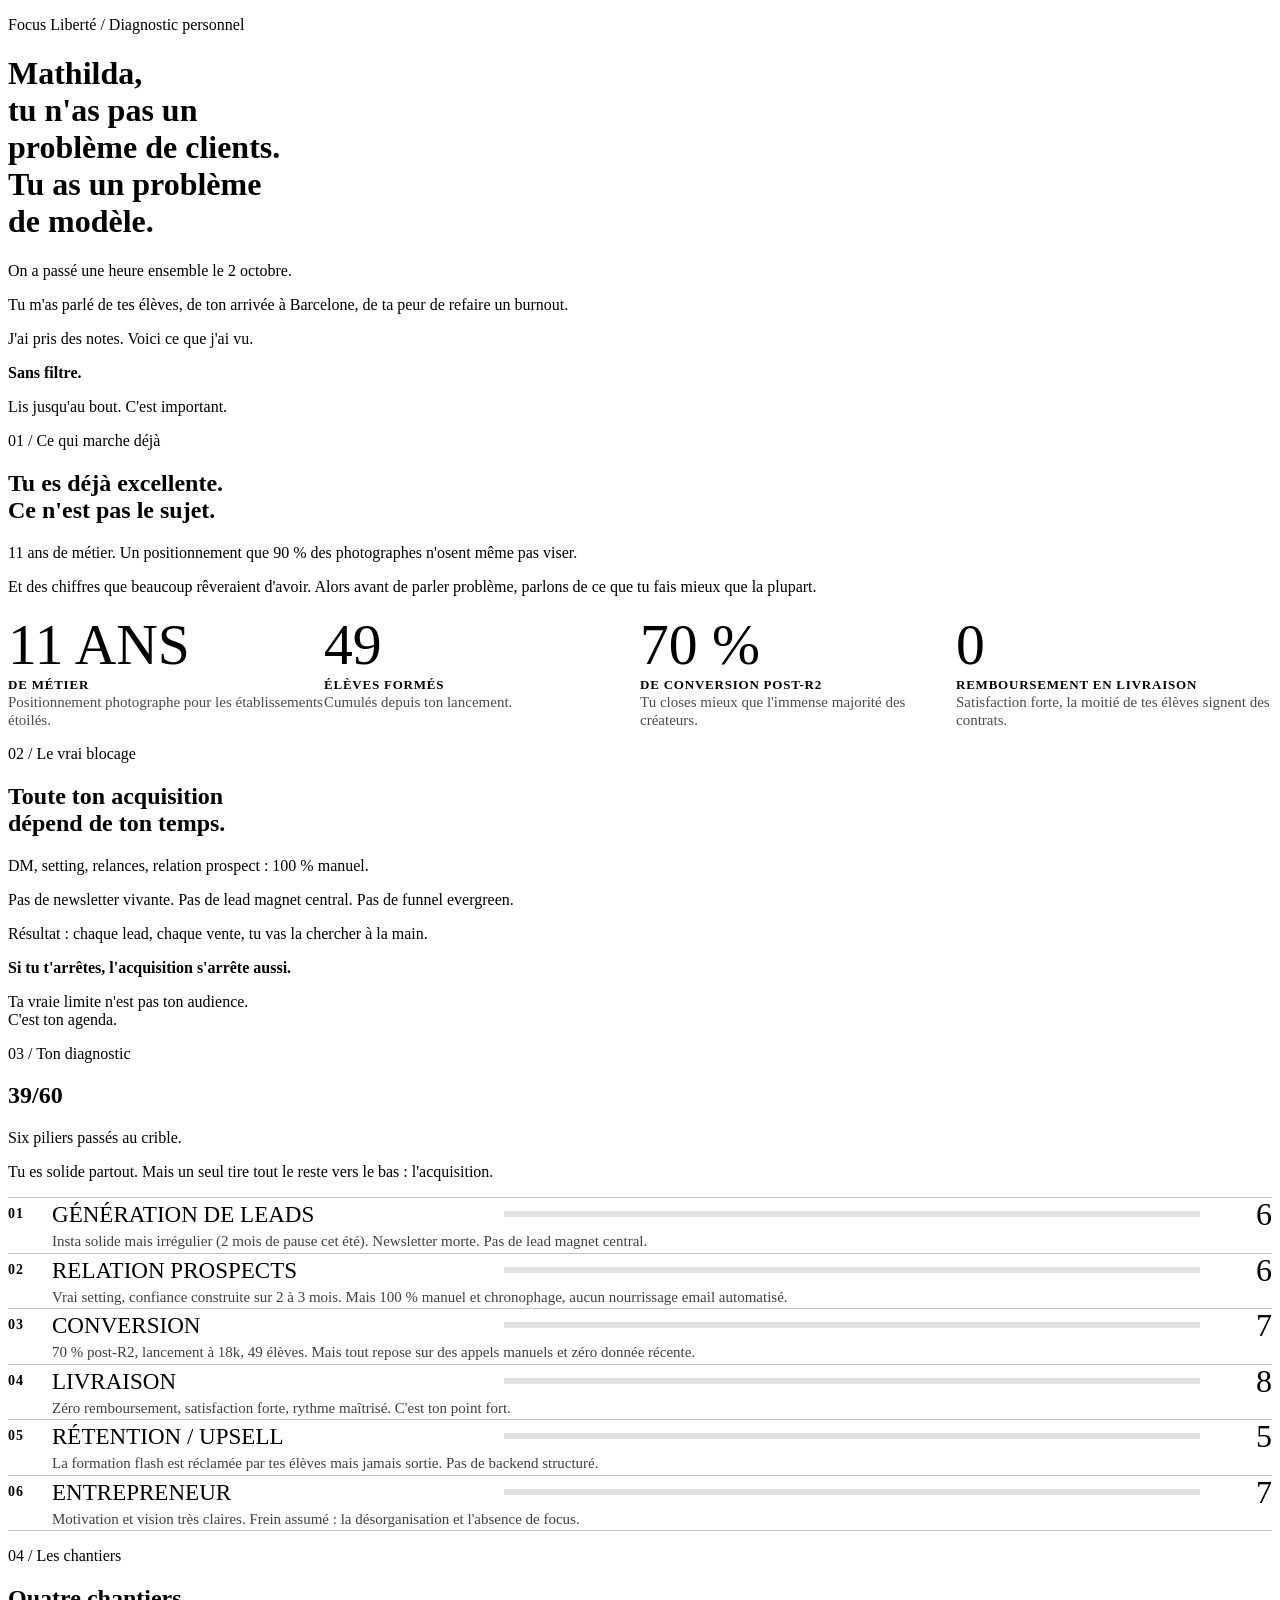
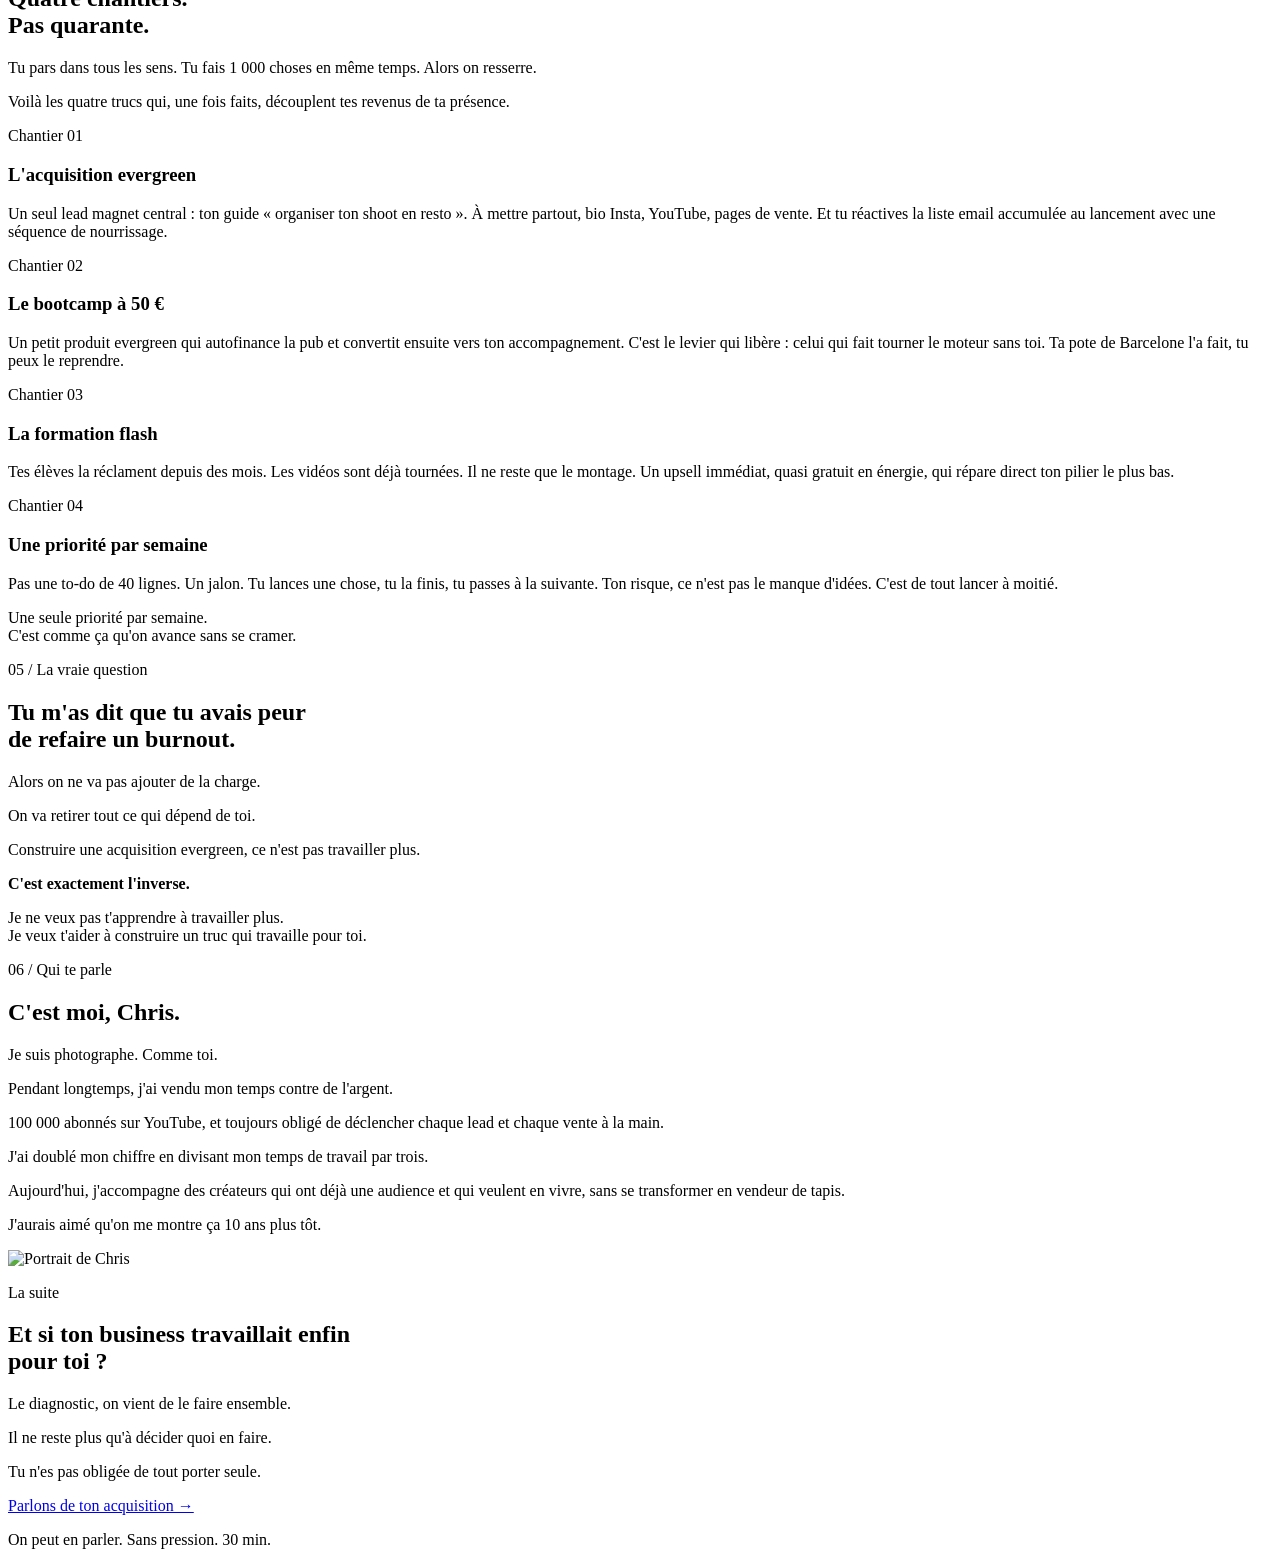
==== diags/Mathilda Perrot.html @ 71a5a3a0 "Diag Mathilda Perrot" ====
<!DOCTYPE html>
<html lang="fr">
<head>
  <meta charset="UTF-8">
  <meta name="viewport" content="width=device-width, initial-scale=1.0">
  <title>Mathilda, ton business doit travailler pour toi</title>
  <meta name="description" content="Le diagnostic personnalisé de ton business. Ce qui marche, ce qui bloque, et les 4 chantiers pour que ça tourne sans toi.">

  <!-- Polices : Anton (titres), Inter (texte), Caveat (annotations) -->
  <link rel="preconnect" href="https://fonts.googleapis.com">
  <link rel="preconnect" href="https://fonts.gstatic.com" crossorigin>
  <link href="https://fonts.googleapis.com/css2?family=Anton&family=Caveat:wght@500;600&family=Inter:wght@400;500;600;700&display=swap" rel="stylesheet">

  <!-- Base : le design system Focus Liberté -->
  <link rel="stylesheet" href="focus-liberte.css">
  <!-- Composants propres à cette page -->
  <link rel="stylesheet" href="mathilda.css">
</head>
<body>


  <!-- ============================================================
       01 — HERO
       ============================================================ -->
  <header class="section hero hero--text">
    <div class="container">

      <p class="label">Focus Liberté / Diagnostic personnel</p>

      <h1 class="display hero-title">
        Mathilda,<br>
        tu n'as pas un problème de clients.<br>
        <span class="txt-orange">Tu as un problème de modèle.</span>
      </h1>

      <div class="prose prose-stack body-lg hero-body">
        <p>On a passé une heure ensemble le 2 octobre.</p>
        <p>Tu m'as parlé de tes élèves, de ton arrivée à Barcelone, de ta peur de refaire un burnout.</p>
        <p>J'ai pris des notes. Voici ce que j'ai vu.</p>
        <p><strong>Sans filtre.</strong></p>
      </div>

      <p class="annotation annotation--tilt hero-annotation">Lis jusqu'au bout. C'est important.</p>

    </div>
  </header>


  <!-- ============================================================
       02 — CE QUI MARCHE DÉJÀ
       ============================================================ -->
  <section class="section">
    <div class="container">

      <div class="statement">
        <p class="label">01 / Ce qui marche déjà</p>

        <h2 class="display h1">
          Tu es déjà excellente.<br>
          <span class="txt-cobalt">Ce n'est pas le sujet.</span>
        </h2>

        <div class="prose prose-stack body-lg">
          <p>11 ans de métier. Un positionnement que 90 % des photographes n'osent même pas viser.</p>
          <p>Et des chiffres que beaucoup rêveraient d'avoir. Alors avant de parler problème, parlons de ce que tu fais mieux que la plupart.</p>
        </div>
      </div>

      <div class="proof-grid">
        <div class="proof">
          <span class="num">11 ans</span>
          <span class="proof-label">de métier</span>
          <span class="proof-desc">Positionnement photographe pour les établissements étoilés.</span>
        </div>
        <div class="proof">
          <span class="num">49</span>
          <span class="proof-label">élèves formés</span>
          <span class="proof-desc">Cumulés depuis ton lancement.</span>
        </div>
        <div class="proof">
          <span class="num">70 %</span>
          <span class="proof-label">de conversion post-R2</span>
          <span class="proof-desc">Tu closes mieux que l'immense majorité des créateurs.</span>
        </div>
        <div class="proof">
          <span class="num">0</span>
          <span class="proof-label">remboursement en livraison</span>
          <span class="proof-desc">Satisfaction forte, la moitié de tes élèves signent des contrats.</span>
        </div>
      </div>

    </div>
  </section>


  <!-- ============================================================
       03 — LE VRAI BLOCAGE (bloc cobalt)
       ============================================================ -->
  <section class="section section--cobalt">
    <div class="container">

      <p class="label">02 / Le vrai blocage</p>

      <h2 class="display xxl">
        Toute ton acquisition<br>
        dépend de ton temps.
      </h2>

      <div class="prose prose-stack body-lg">
        <p>DM, setting, relances, relation prospect : 100 % manuel.</p>
        <p>Pas de newsletter vivante. Pas de lead magnet central. Pas de funnel evergreen.</p>
        <p>Résultat : chaque lead, chaque vente, tu vas la chercher à la main.</p>
        <p><strong>Si tu t'arrêtes, l'acquisition s'arrête aussi.</strong></p>
      </div>

      <p class="annotation annotation--tilt" style="margin-top: var(--s5);">
        Ta vraie limite n'est pas ton audience.<br>
        C'est ton agenda.
      </p>

    </div>
  </section>


  <!-- ============================================================
       04 — TON DIAGNOSTIC
       ============================================================ -->
  <section class="section">
    <div class="container">

      <div class="statement">
        <p class="label">03 / Ton diagnostic</p>

        <h2 class="display h1">
          39<span class="txt-orange">/60</span>
        </h2>

        <div class="prose prose-stack body-lg">
          <p>Six piliers passés au crible.</p>
          <p>Tu es solide partout. Mais un seul tire tout le reste vers le bas : l'acquisition.</p>
        </div>
      </div>

      <div class="pillars">

        <div class="pillar">
          <span class="p-num">01</span>
          <span class="p-name">Génération de leads</span>
          <span class="bar"><span style="width: 60%;"></span></span>
          <span class="p-note">6</span>
          <span class="p-why">Insta solide mais irrégulier (2 mois de pause cet été). Newsletter morte. Pas de lead magnet central.</span>
        </div>

        <div class="pillar">
          <span class="p-num">02</span>
          <span class="p-name">Relation prospects</span>
          <span class="bar"><span style="width: 60%;"></span></span>
          <span class="p-note">6</span>
          <span class="p-why">Vrai setting, confiance construite sur 2 à 3 mois. Mais 100 % manuel et chronophage, aucun nourrissage email automatisé.</span>
        </div>

        <div class="pillar">
          <span class="p-num">03</span>
          <span class="p-name">Conversion</span>
          <span class="bar"><span style="width: 70%;"></span></span>
          <span class="p-note">7</span>
          <span class="p-why">70 % post-R2, lancement à 18k, 49 élèves. Mais tout repose sur des appels manuels et zéro donnée récente.</span>
        </div>

        <div class="pillar">
          <span class="p-num">04</span>
          <span class="p-name">Livraison</span>
          <span class="bar"><span style="width: 80%;"></span></span>
          <span class="p-note">8</span>
          <span class="p-why">Zéro remboursement, satisfaction forte, rythme maîtrisé. C'est ton point fort.</span>
        </div>

        <div class="pillar pillar--low">
          <span class="p-num">05</span>
          <span class="p-name">Rétention / upsell</span>
          <span class="bar"><span style="width: 50%;"></span></span>
          <span class="p-note">5</span>
          <span class="p-why">La formation flash est réclamée par tes élèves mais jamais sortie. Pas de backend structuré.</span>
        </div>

        <div class="pillar">
          <span class="p-num">06</span>
          <span class="p-name">Entrepreneur</span>
          <span class="bar"><span style="width: 70%;"></span></span>
          <span class="p-note">7</span>
          <span class="p-why">Motivation et vision très claires. Frein assumé : la désorganisation et l'absence de focus.</span>
        </div>

      </div>

    </div>
  </section>


  <!-- ============================================================
       05 — LES CHANTIERS (section sombre)
       ============================================================ -->
  <section class="section section--noir">
    <div class="container">

      <div class="statement">
        <p class="label">04 / Les chantiers</p>

        <h2 class="display h1">
          Quatre chantiers.<br>
          <span class="txt-orange">Pas quarante.</span>
        </h2>

        <div class="prose prose-stack body-lg">
          <p>Tu pars dans tous les sens. Tu fais 1 000 choses en même temps. Alors on resserre.</p>
          <p>Voilà les quatre trucs qui, une fois faits, découplent tes revenus de ta présence.</p>
        </div>
      </div>

      <div class="cards cards--2">

        <article class="card">
          <span class="num">Chantier 01</span>
          <h3 class="title">L'acquisition evergreen</h3>
          <p>Un seul lead magnet central : ton guide « organiser ton shoot en resto ». À mettre partout, bio Insta, YouTube, pages de vente. Et tu réactives la liste email accumulée au lancement avec une séquence de nourrissage.</p>
        </article>

        <article class="card">
          <span class="num">Chantier 02</span>
          <h3 class="title">Le bootcamp à 50 €</h3>
          <p>Un petit produit evergreen qui autofinance la pub et convertit ensuite vers ton accompagnement. C'est le levier qui libère : celui qui fait tourner le moteur sans toi. Ta pote de Barcelone l'a fait, tu peux le reprendre.</p>
        </article>

        <article class="card">
          <span class="num">Chantier 03</span>
          <h3 class="title">La formation flash</h3>
          <p>Tes élèves la réclament depuis des mois. Les vidéos sont déjà tournées. Il ne reste que le montage. Un upsell immédiat, quasi gratuit en énergie, qui répare direct ton pilier le plus bas.</p>
        </article>

        <article class="card">
          <span class="num">Chantier 04</span>
          <h3 class="title">Une priorité par semaine</h3>
          <p>Pas une to-do de 40 lignes. Un jalon. Tu lances une chose, tu la finis, tu passes à la suivante. Ton risque, ce n'est pas le manque d'idées. C'est de tout lancer à moitié.</p>
        </article>

      </div>

      <p class="annotation annotation--tilt" style="margin-top: var(--s6);">
        Une seule priorité par semaine.<br>
        C'est comme ça qu'on avance sans se cramer.
      </p>

    </div>
  </section>


  <!-- ============================================================
       06 — LA VRAIE QUESTION (bloc orange)
       ============================================================ -->
  <section class="section section--orange">
    <div class="container">

      <p class="label">05 / La vraie question</p>

      <h2 class="display h1">
        Tu m'as dit que tu avais peur<br>
        de refaire un burnout.
      </h2>

      <div class="prose prose-stack body-lg">
        <p>Alors on ne va pas ajouter de la charge.</p>
        <p>On va retirer tout ce qui dépend de toi.</p>
        <p>Construire une acquisition evergreen, ce n'est pas travailler plus.</p>
        <p><strong>C'est exactement l'inverse.</strong></p>
      </div>

      <p class="annotation annotation--tilt" style="margin-top: var(--s5);">
        Je ne veux pas t'apprendre à travailler plus.<br>
        Je veux t'aider à construire un truc qui travaille pour toi.
      </p>

    </div>
  </section>


  <!-- ============================================================
       07 — CHRIS
       ============================================================ -->
  <section class="section preuve">
    <div class="container grid">

      <div class="preuve-copy">
        <p class="label">06 / Qui te parle</p>

        <h2 class="display h2">C'est moi, Chris.</h2>

        <div class="prose prose-stack body-lg" style="margin-top: var(--s4);">
          <p>Je suis photographe. Comme toi.</p>
          <p>Pendant longtemps, j'ai vendu mon temps contre de l'argent.</p>
          <p>100 000 abonnés sur YouTube, et toujours obligé de déclencher chaque lead et chaque vente à la main.</p>
          <p>J'ai doublé mon chiffre en divisant mon temps de travail par trois.</p>
          <p>Aujourd'hui, j'accompagne des créateurs qui ont déjà une audience et qui veulent en vivre, sans se transformer en vendeur de tapis.</p>
        </div>

        <p class="annotation annotation--tilt" style="margin-top: var(--s5);">
          J'aurais aimé qu'on me montre ça 10 ans plus tôt.
        </p>
      </div>

      <div class="preuve-photo-wrap">
        <img class="preuve-photo" src="PhotoProfilSomPicture.jpg" alt="Portrait de Chris">
      </div>

    </div>
  </section>


  <!-- ============================================================
       08 — FINAL CTA (bloc cobalt)
       ============================================================ -->
  <section class="section section--air section--cobalt final">
    <div class="container">

      <p class="label">La suite</p>

      <h2 class="display hero-title">
        Et si ton business travaillait enfin<br>
        <span class="txt-orange">pour toi ?</span>
      </h2>

      <div class="prose prose-stack body-lg">
        <p>Le diagnostic, on vient de le faire ensemble.</p>
        <p>Il ne reste plus qu'à décider quoi en faire.</p>
        <p>Tu n'es pas obligée de tout porter seule.</p>
      </div>

      <div class="final-statement">
        <a class="btn btn--primary" href="https://calendly.com/sompicture/appel-decouverte-1" target="_blank" rel="noopener">Parlons de ton acquisition &rarr;</a>

        <p class="annotation annotation--tilt">On peut en parler. Sans pression. 30 min.</p>
      </div>

    </div>
  </section>


</body>
</html>
---- diags/mathilda.css ----
/* ============================================================
   FOCUS LIBERTÉ — PAGE DIAGNOSTIC PERSONNALISÉ (MATHILDA)
   ------------------------------------------------------------
   Ce fichier complète "focus-liberte.css" (le design system).
   Il ne définit que les composants propres à cette page :
   le hero texte seul, le bloc preuves clair et le diagnostic
   en piliers. Toutes les variables viennent du design system.
   ============================================================ */


/* ------------------------------------------------------------
   1. HERO TEXTE SEUL
   ------------------------------------------------------------ */
.hero--text .hero-title { max-width: 18ch; }
.hero--text .hero-body { max-width: 620px; }


/* ------------------------------------------------------------
   2. PROOF GRID (version fond clair, contrairement à .stats)
   ------------------------------------------------------------ */
.proof-grid {
  display: grid;
  grid-template-columns: repeat(4, 1fr);
  gap: var(--s5) var(--s4);
  margin-top: var(--s6);
}

.proof {
  border-top: 2px solid var(--noir);
  padding-top: var(--s3);
}

.proof .num {
  font-family: var(--font-display);
  font-weight: 400;
  text-transform: uppercase;
  font-size: clamp(2.25rem, 4.5vw, 4rem);
  line-height: var(--interligne-titres);
  color: var(--noir);
}

.proof .proof-label {
  display: block;
  font-size: 13px;
  font-weight: 600;
  text-transform: uppercase;
  letter-spacing: .06em;
  margin-top: var(--s1);
}

.proof .proof-desc {
  font-size: 15px;
  opacity: .7;
  margin-top: var(--s1);
}


/* ------------------------------------------------------------
   3. CHANTIERS (grille 2x2)
   ------------------------------------------------------------ */
.cards--2 { grid-template-columns: repeat(2, 1fr); }


/* ------------------------------------------------------------
   4. DIAGNOSTIC EN PILIERS
   ------------------------------------------------------------ */
.pillars {
  margin-top: var(--s6);
  border-top: 1px solid rgba(17, 17, 17, .25);
}

.pillar {
  display: grid;
  grid-template-columns: 44px minmax(160px, 1.3fr) minmax(120px, 2fr) 72px;
  align-items: center;
  gap: var(--s3);
  padding: var(--s3) 0;
  border-bottom: 1px solid rgba(17, 17, 17, .25);
}

.pillar .p-num {
  font-family: var(--font-body);
  font-size: 14px;
  font-weight: 600;
  letter-spacing: .08em;
  color: var(--cobalt);
}

.pillar .p-name {
  font-family: var(--font-display);
  font-weight: 400;
  text-transform: uppercase;
  font-size: clamp(1.125rem, 1.8vw, 1.5rem);
  line-height: 1.05;
}

.pillar .bar {
  height: 6px;
  background: rgba(17, 17, 17, .12);
}

.pillar .bar span {
  display: block;
  height: 100%;
  background: var(--cobalt);
}

/* Le pilier le plus faible ressort en orange */
.pillar--low .bar span { background: var(--orange); }

.pillar .p-note {
  font-family: var(--font-display);
  font-weight: 400;
  text-transform: uppercase;
  font-size: clamp(1.5rem, 2.5vw, 2rem);
  line-height: 1;
  text-align: right;
}

.pillar--low .p-note { color: var(--orange); }

.pillar .p-why {
  grid-column: 2 / 5;
  font-size: 15px;
  line-height: 1.5;
  opacity: .75;
  margin-top: calc(var(--s1) * -1);
}


/* ------------------------------------------------------------
   5. RESPONSIVE
   ------------------------------------------------------------ */
@media (max-width: 900px) {
  .proof-grid { grid-template-columns: repeat(2, 1fr); }
}

@media (max-width: 720px) {
  .proof-grid { grid-template-columns: 1fr; }

  .cards--2 { grid-template-columns: 1fr; }

  .pillar {
    grid-template-columns: 32px 1fr 56px;
    align-items: end;
  }

  .pillar .bar {
    grid-column: 1 / -1;
    margin-top: var(--s1);
  }

  .pillar .p-why {
    grid-column: 1 / -1;
    margin-top: 0;
  }
}
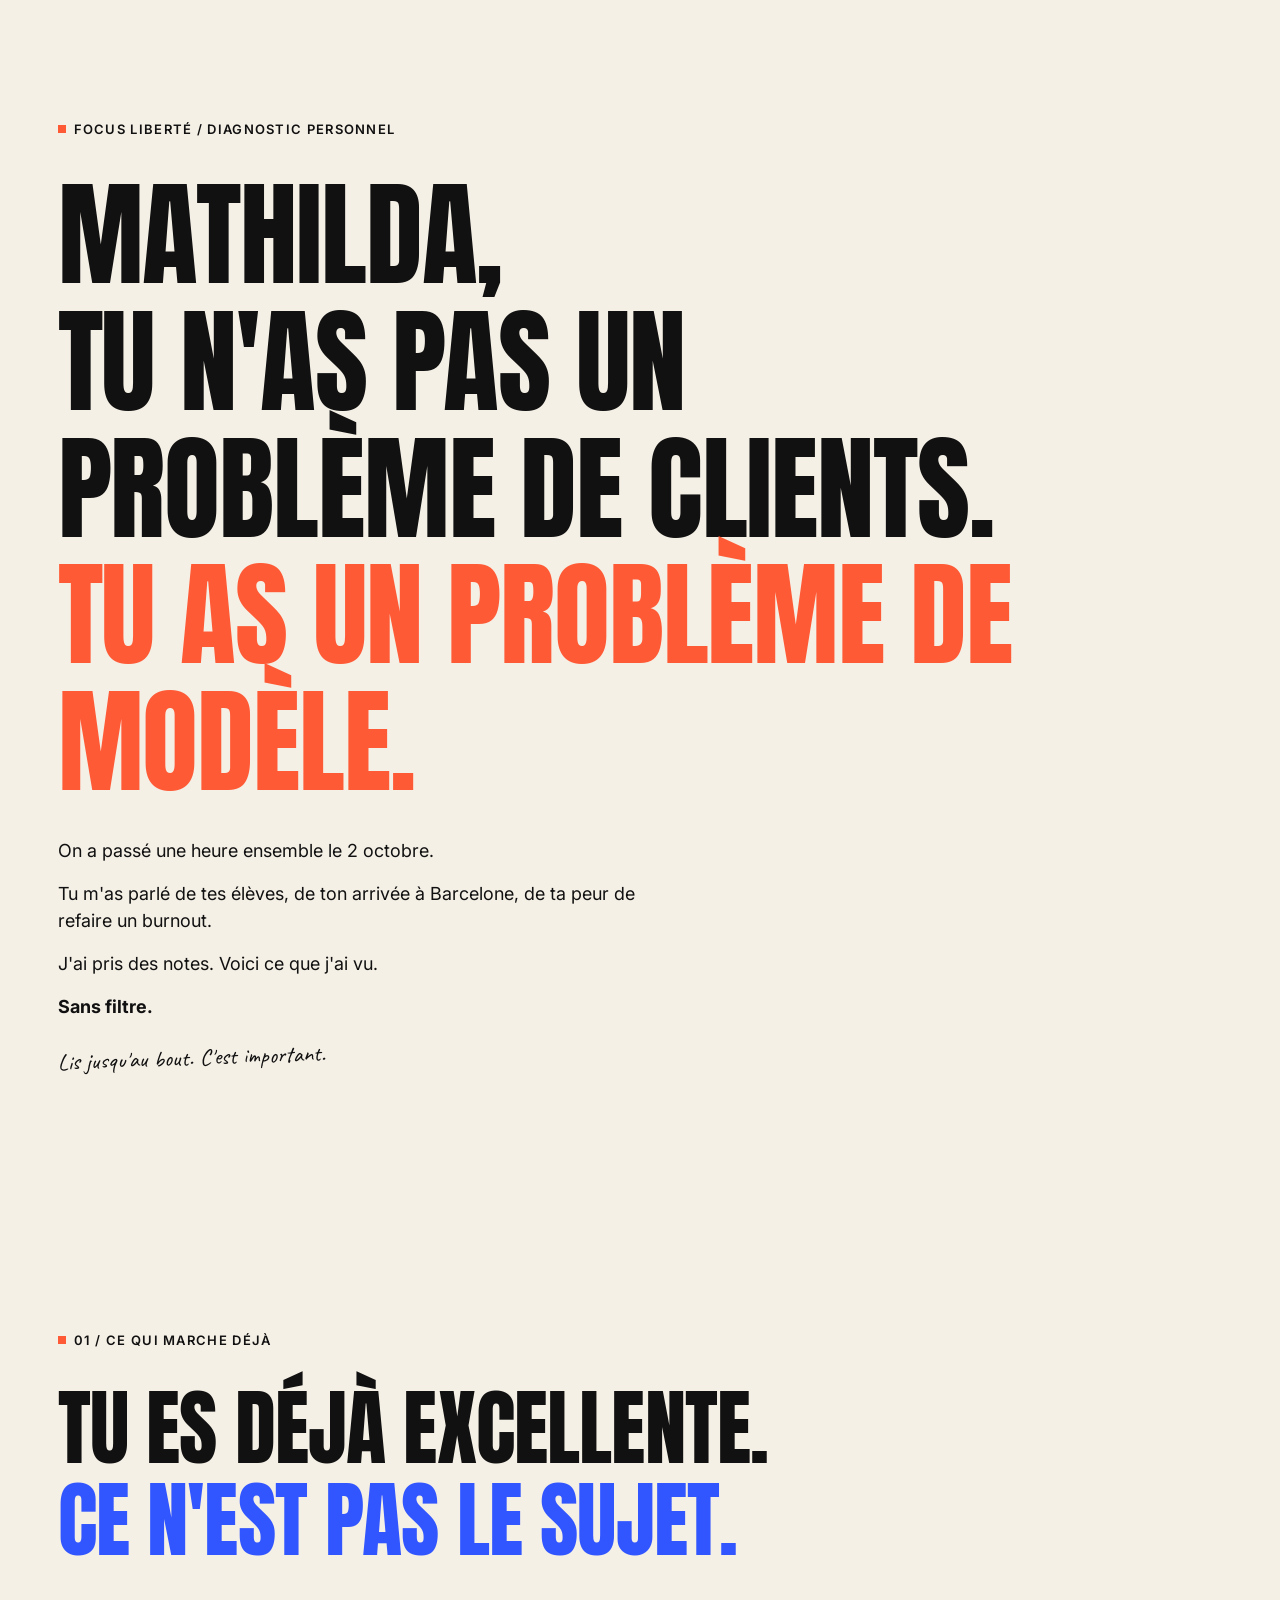
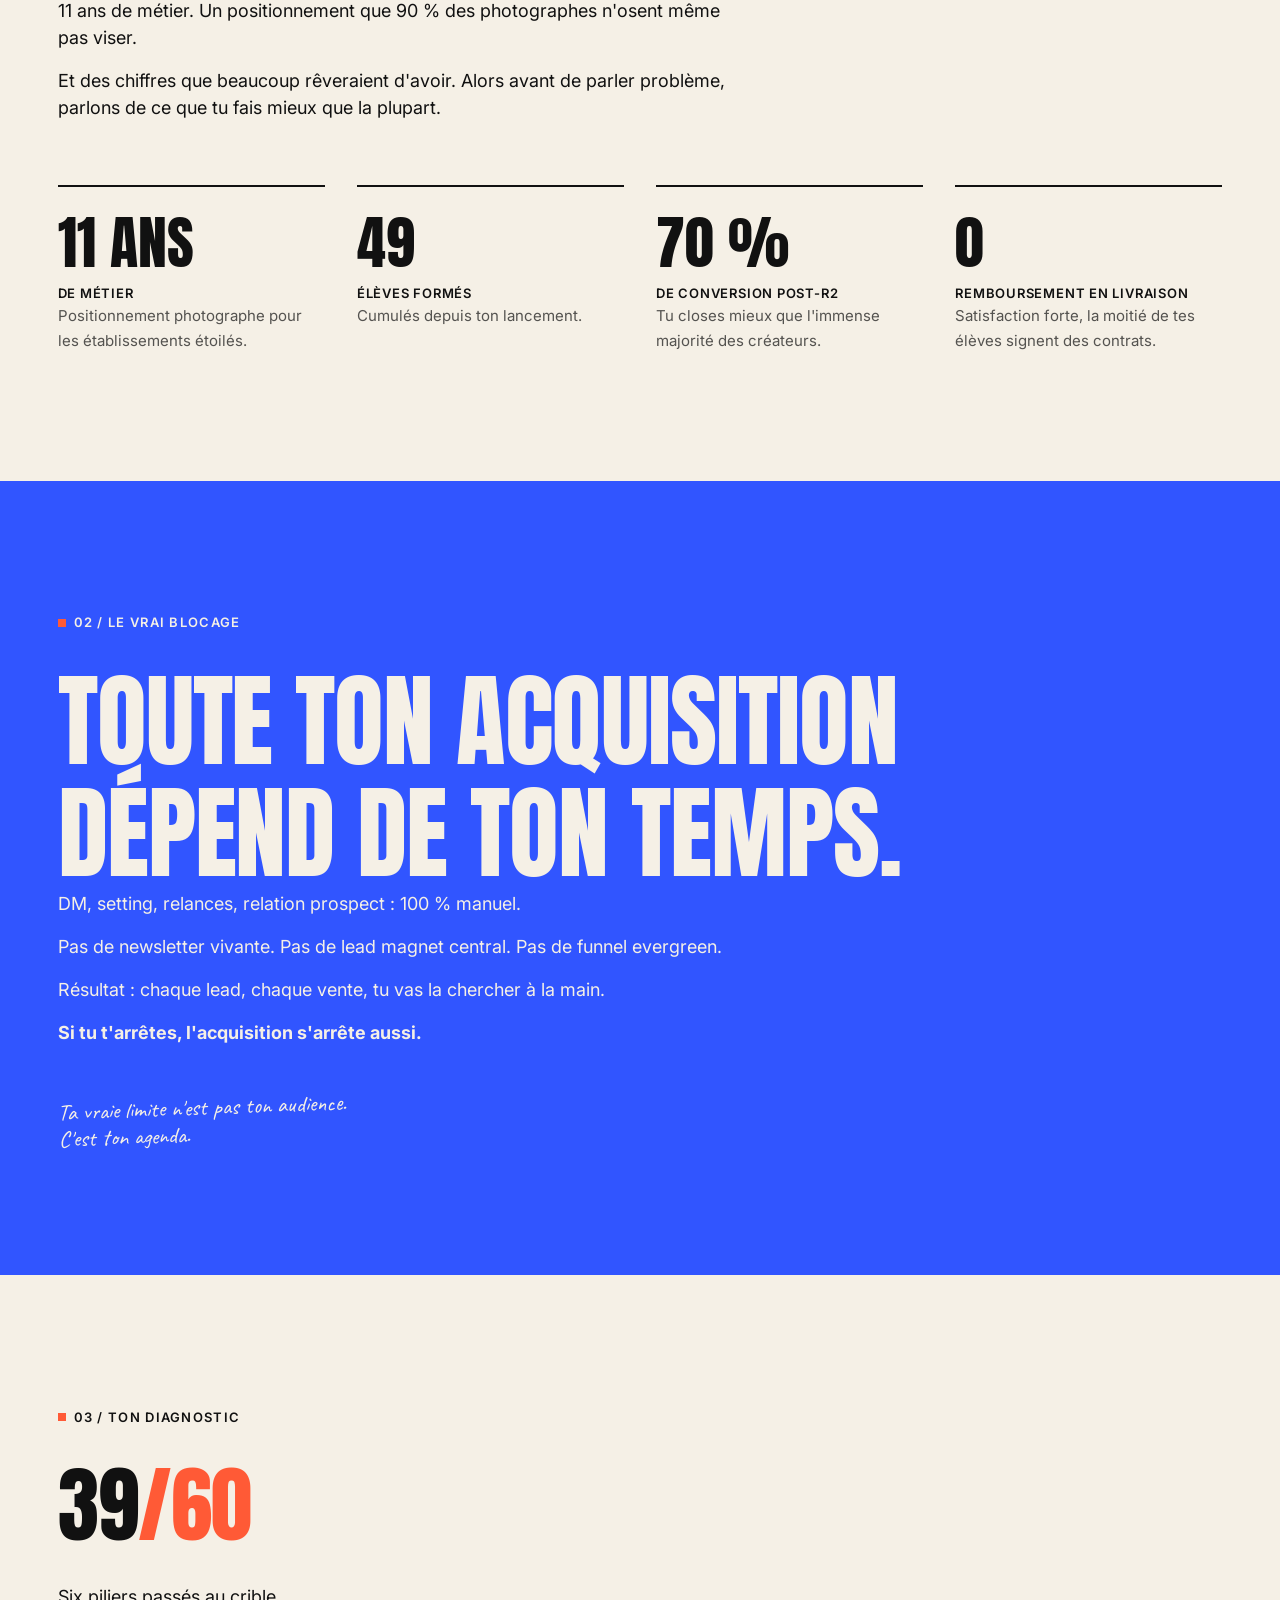
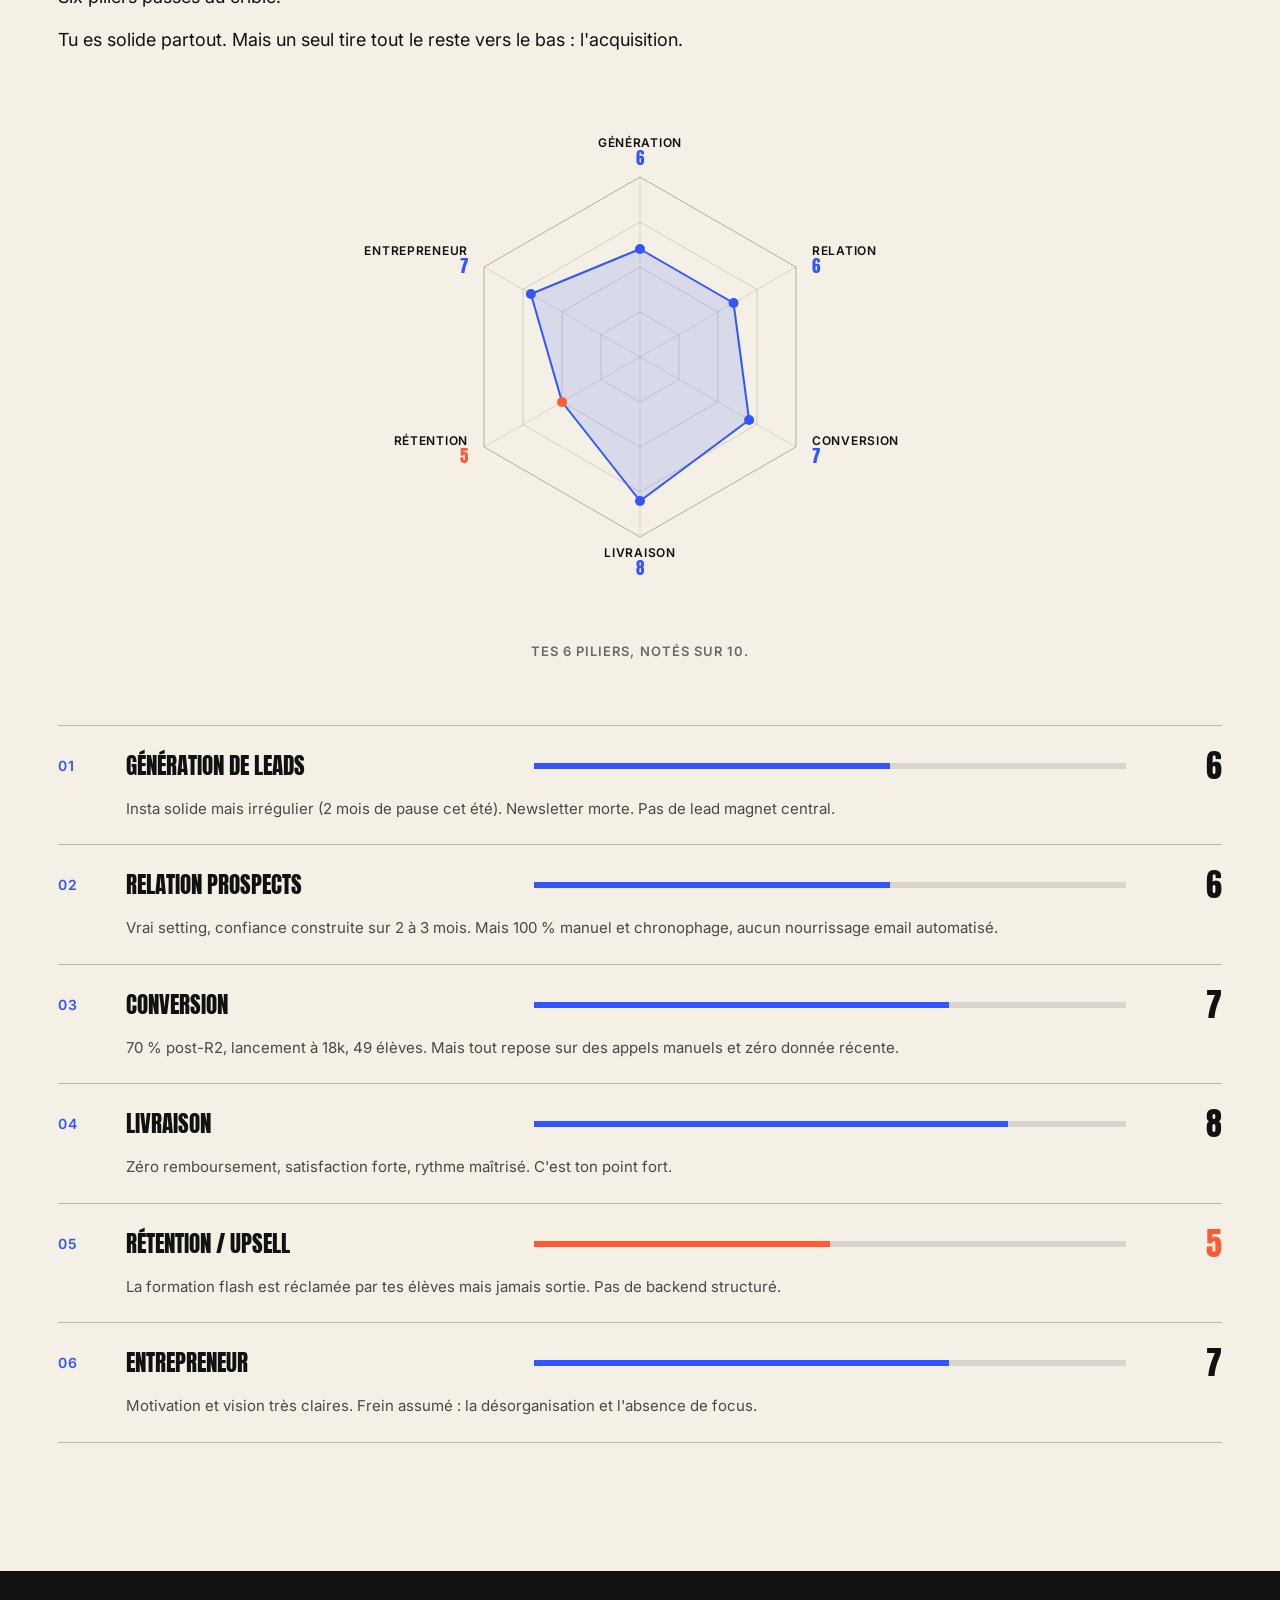
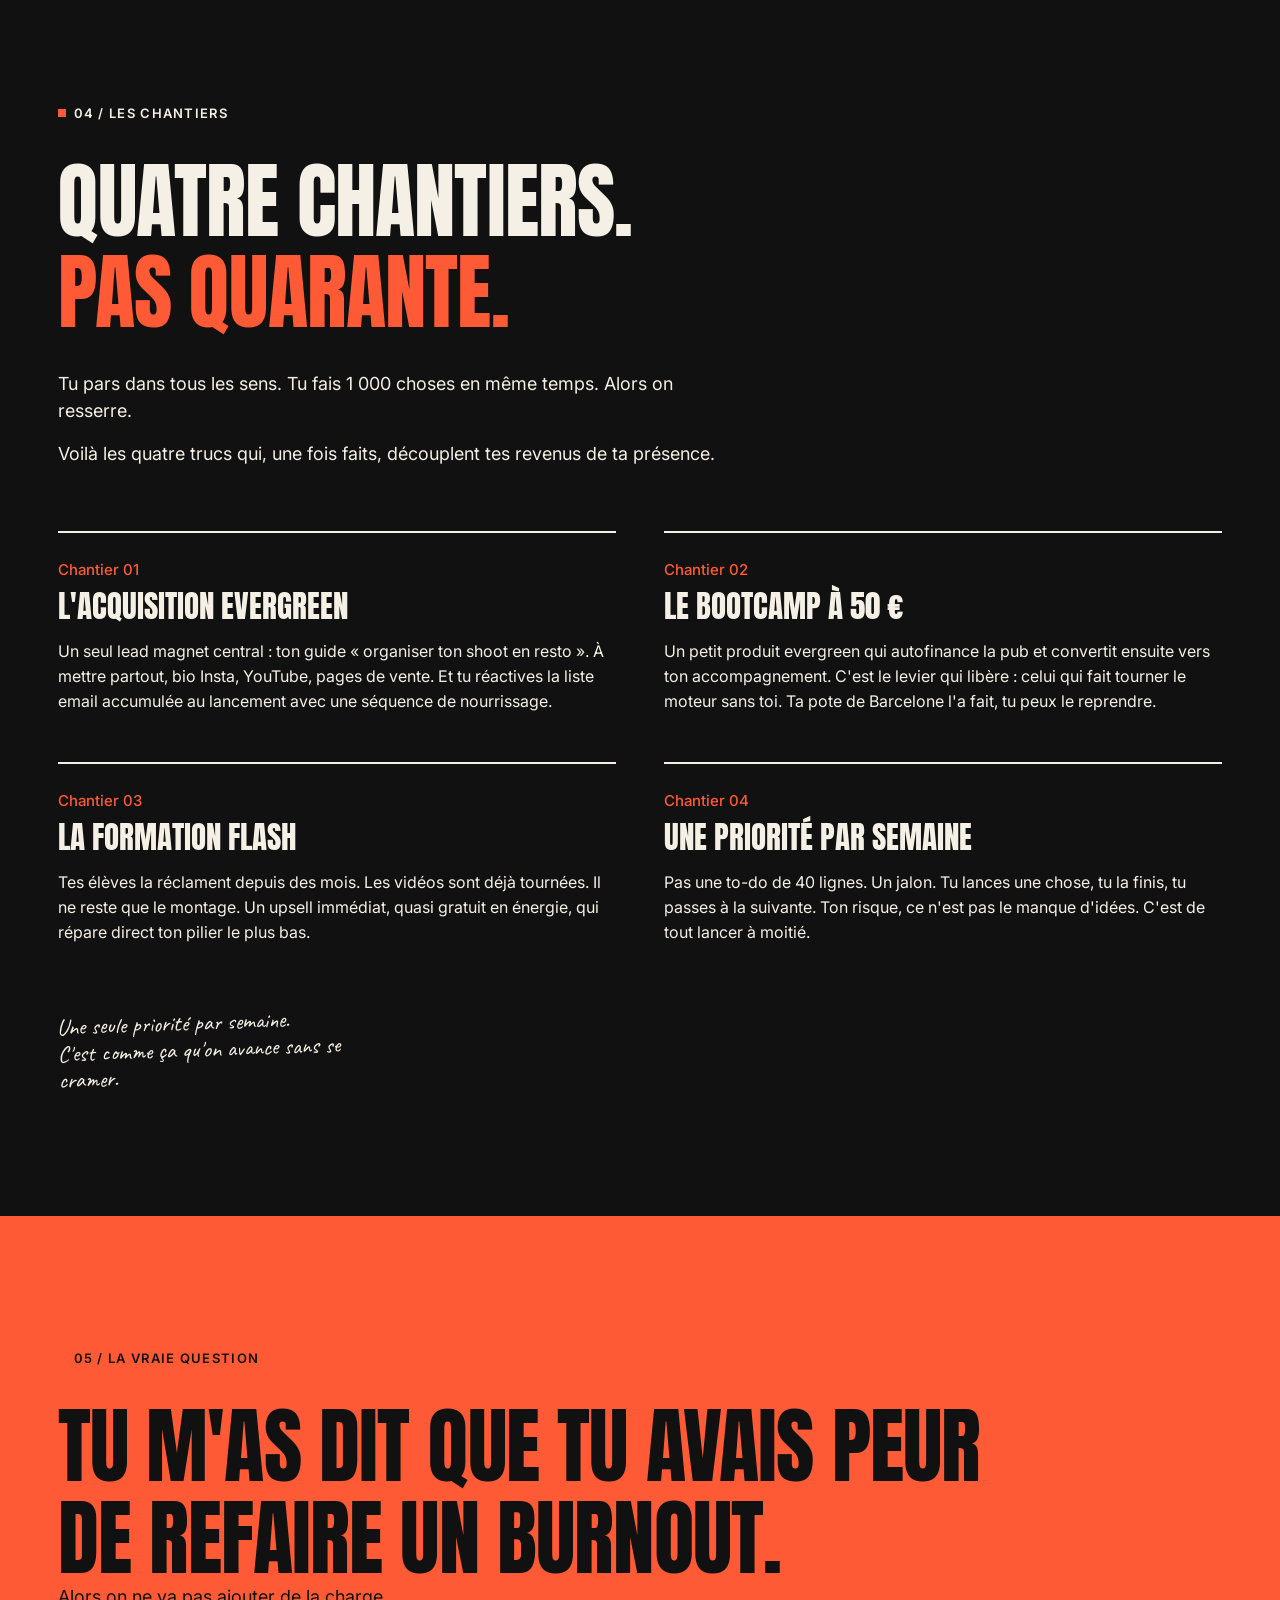
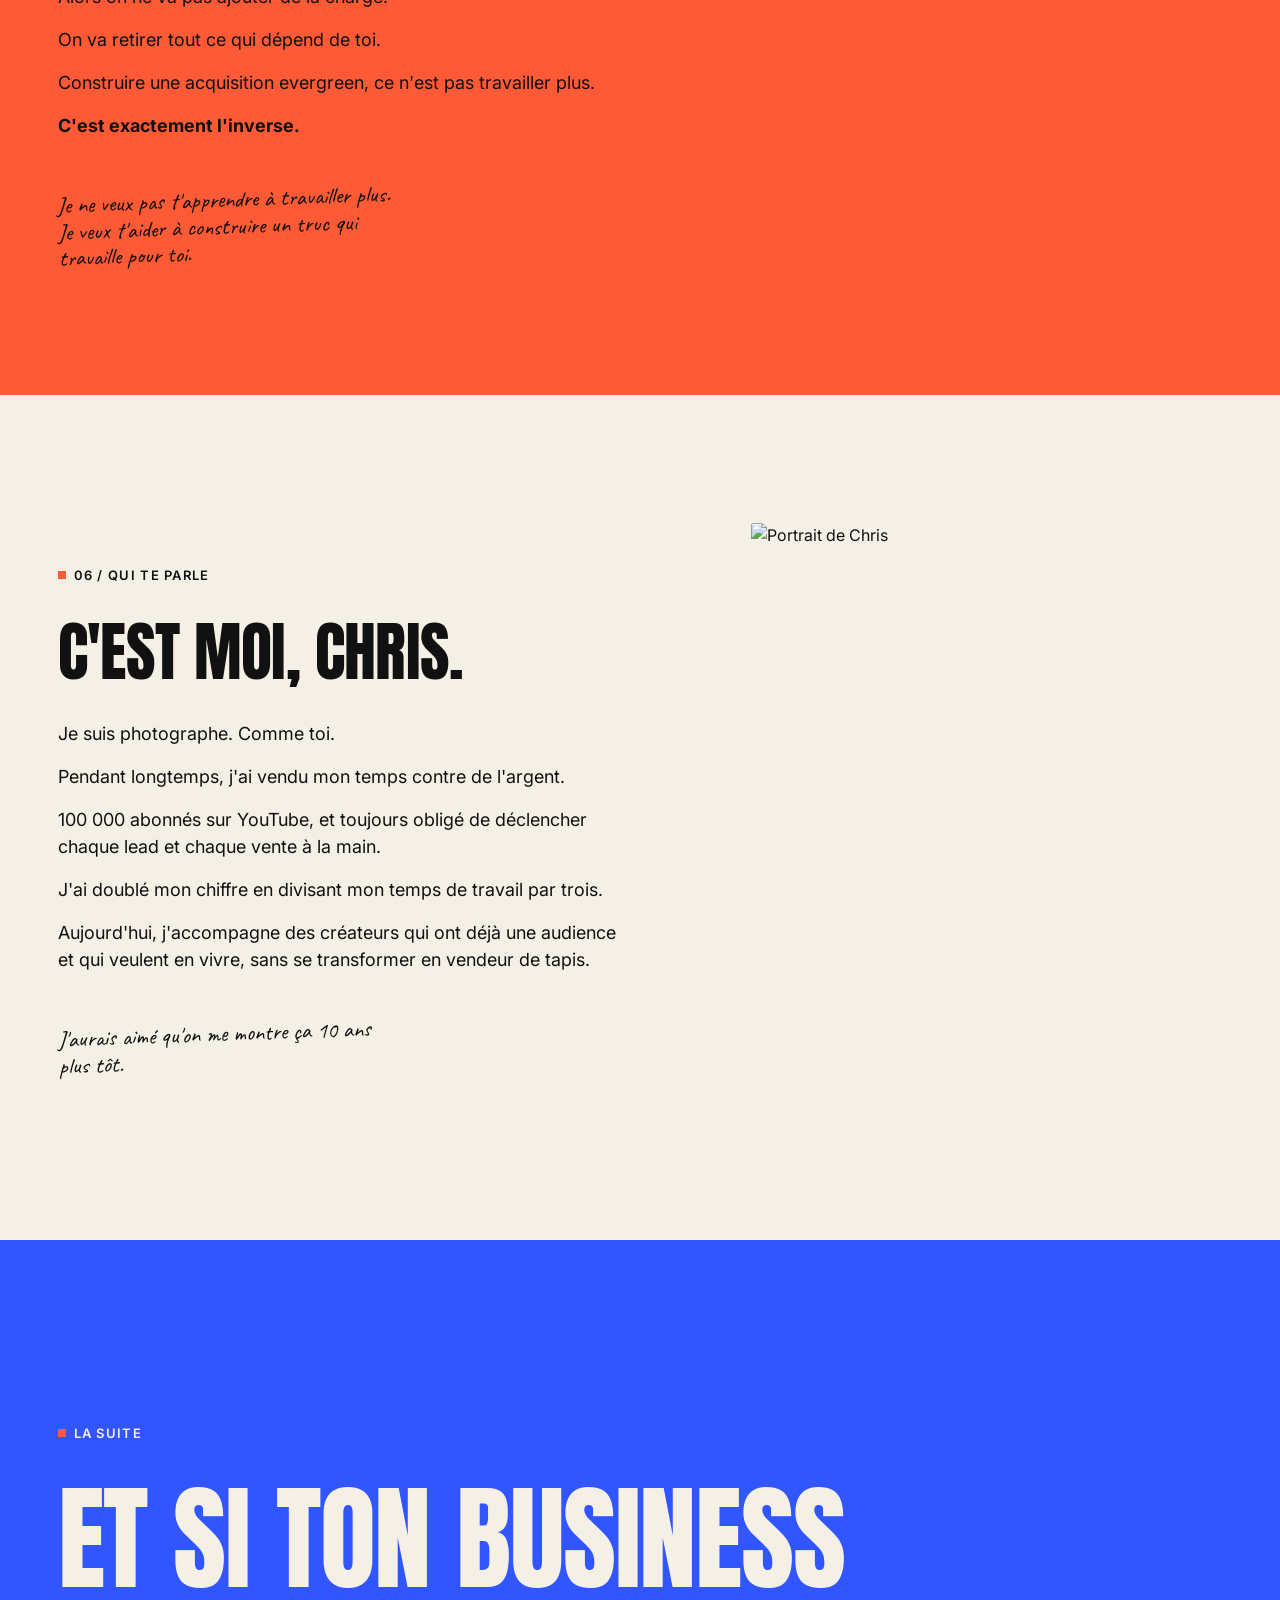
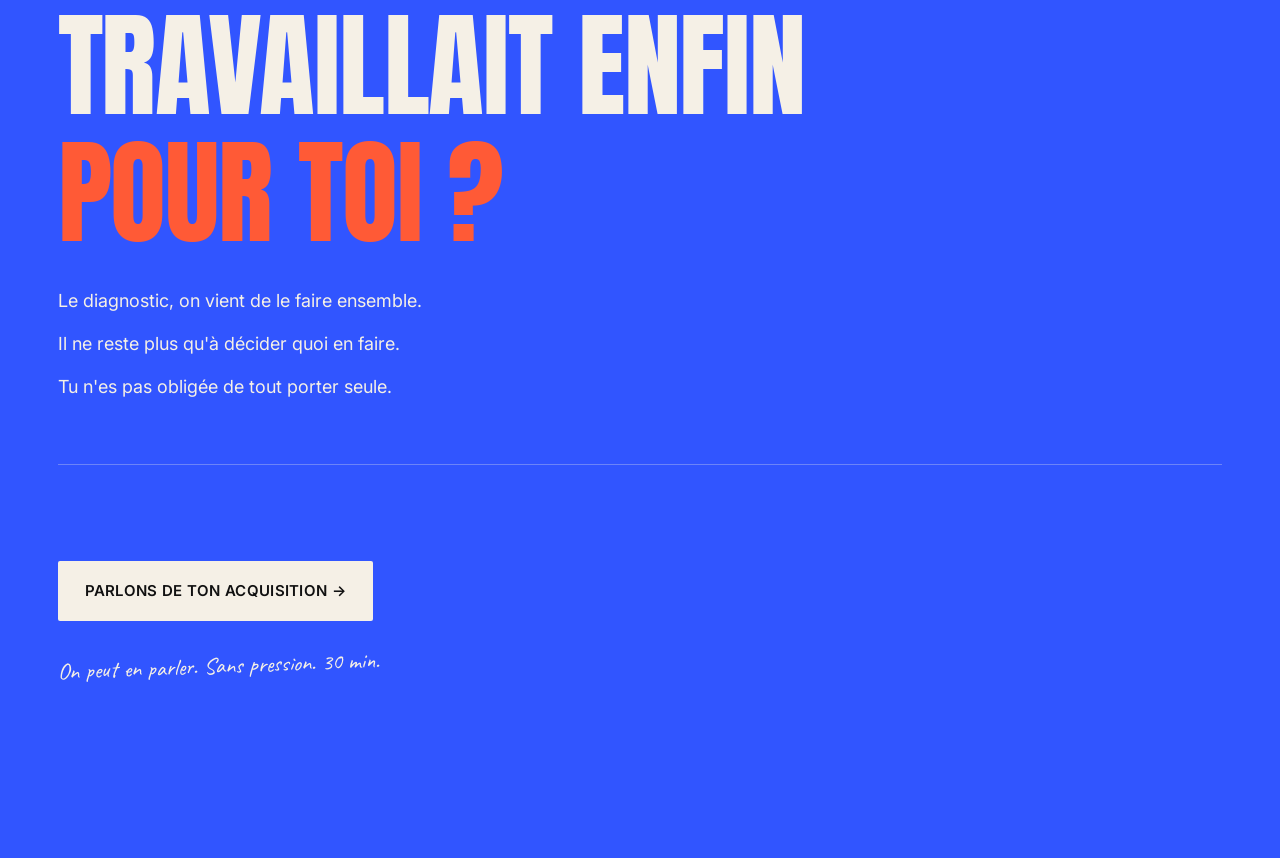
==== commit d4c62f63: "Animations sur les graphs" ====
--- a/diags/Mathilda Perrot.html
+++ b/diags/Mathilda Perrot.html
@@ -6,6 +6,9 @@
   <title>Mathilda, ton business doit travailler pour toi</title>
   <meta name="description" content="Le diagnostic personnalisé de ton business. Ce qui marche, ce qui bloque, et les 4 chantiers pour que ça tourne sans toi.">
 
+  <!-- Signale que JS est actif : sans JS, l'étoile reste visible en statique -->
+  <script>document.documentElement.classList.add('js');</script>
+
   <!-- Polices : Anton (titres), Inter (texte), Caveat (annotations) -->
   <link rel="preconnect" href="https://fonts.googleapis.com">
   <link rel="preconnect" href="https://fonts.gstatic.com" crossorigin>
@@ -141,12 +144,72 @@
         </div>
       </div>
 
+      <div class="radar">
+        <svg class="radar-svg" viewBox="0 0 560 500" role="img" aria-label="Diagramme en étoile des 6 piliers, notes sur 10">
+
+          <!-- Anneaux de la grille -->
+          <polygon class="radar-grid" points="280,195 318.97,217.5 318.97,262.5 280,285 241.03,262.5 241.03,217.5" />
+          <polygon class="radar-grid" points="280,150 357.94,195 357.94,285 280,330 202.06,285 202.06,195" />
+          <polygon class="radar-grid" points="280,105 396.91,172.5 396.91,307.5 280,375 163.09,307.5 163.09,172.5" />
+          <polygon class="radar-grid radar-grid--outer" points="280,60 435.88,150 435.88,330 280,420 124.12,330 124.12,150" />
+
+          <!-- Axes -->
+          <line class="radar-axis" x1="280" y1="240" x2="280" y2="60" />
+          <line class="radar-axis" x1="280" y1="240" x2="435.88" y2="150" />
+          <line class="radar-axis" x1="280" y1="240" x2="435.88" y2="330" />
+          <line class="radar-axis" x1="280" y1="240" x2="280" y2="420" />
+          <line class="radar-axis" x1="280" y1="240" x2="124.12" y2="330" />
+          <line class="radar-axis" x1="280" y1="240" x2="124.12" y2="150" />
+
+          <g class="radar-data">
+            <!-- Forme des notes -->
+            <polygon class="radar-shape" points="280,132 373.53,186 389.12,303 280,384 202.06,285 170.88,177" />
+
+            <!-- Points -->
+            <circle class="radar-dot" cx="280" cy="132" r="5" />
+            <circle class="radar-dot" cx="373.53" cy="186" r="5" />
+            <circle class="radar-dot" cx="389.12" cy="303" r="5" />
+            <circle class="radar-dot" cx="280" cy="384" r="5" />
+            <circle class="radar-dot radar-dot--low" cx="202.06" cy="285" r="5" />
+            <circle class="radar-dot" cx="170.88" cy="177" r="5" />
+          </g>
+
+          <!-- Libellés + notes -->
+          <g text-anchor="middle">
+            <text class="radar-label" x="280" y="30">Génération</text>
+            <text class="radar-score" x="280" y="48">6</text>
+          </g>
+          <g text-anchor="start">
+            <text class="radar-label" x="452" y="138">Relation</text>
+            <text class="radar-score" x="452" y="156">6</text>
+          </g>
+          <g text-anchor="start">
+            <text class="radar-label" x="452" y="328">Conversion</text>
+            <text class="radar-score" x="452" y="346">7</text>
+          </g>
+          <g text-anchor="middle">
+            <text class="radar-label" x="280" y="440">Livraison</text>
+            <text class="radar-score" x="280" y="458">8</text>
+          </g>
+          <g text-anchor="end">
+            <text class="radar-label" x="108" y="328">Rétention</text>
+            <text class="radar-score radar-score--low" x="108" y="346">5</text>
+          </g>
+          <g text-anchor="end">
+            <text class="radar-label" x="108" y="138">Entrepreneur</text>
+            <text class="radar-score" x="108" y="156">7</text>
+          </g>
+
+        </svg>
+        <p class="radar-caption">Tes 6 piliers, notés sur 10.</p>
+      </div>
+
       <div class="pillars">
 
         <div class="pillar">
           <span class="p-num">01</span>
           <span class="p-name">Génération de leads</span>
-          <span class="bar"><span style="width: 60%;"></span></span>
+          <span class="bar"><span style="--w: 60%;"></span></span>
           <span class="p-note">6</span>
           <span class="p-why">Insta solide mais irrégulier (2 mois de pause cet été). Newsletter morte. Pas de lead magnet central.</span>
         </div>
@@ -154,7 +217,7 @@
         <div class="pillar">
           <span class="p-num">02</span>
           <span class="p-name">Relation prospects</span>
-          <span class="bar"><span style="width: 60%;"></span></span>
+          <span class="bar"><span style="--w: 60%;"></span></span>
           <span class="p-note">6</span>
           <span class="p-why">Vrai setting, confiance construite sur 2 à 3 mois. Mais 100 % manuel et chronophage, aucun nourrissage email automatisé.</span>
         </div>
@@ -162,7 +225,7 @@
         <div class="pillar">
           <span class="p-num">03</span>
           <span class="p-name">Conversion</span>
-          <span class="bar"><span style="width: 70%;"></span></span>
+          <span class="bar"><span style="--w: 70%;"></span></span>
           <span class="p-note">7</span>
           <span class="p-why">70 % post-R2, lancement à 18k, 49 élèves. Mais tout repose sur des appels manuels et zéro donnée récente.</span>
         </div>
@@ -170,7 +233,7 @@
         <div class="pillar">
           <span class="p-num">04</span>
           <span class="p-name">Livraison</span>
-          <span class="bar"><span style="width: 80%;"></span></span>
+          <span class="bar"><span style="--w: 80%;"></span></span>
           <span class="p-note">8</span>
           <span class="p-why">Zéro remboursement, satisfaction forte, rythme maîtrisé. C'est ton point fort.</span>
         </div>
@@ -178,7 +241,7 @@
         <div class="pillar pillar--low">
           <span class="p-num">05</span>
           <span class="p-name">Rétention / upsell</span>
-          <span class="bar"><span style="width: 50%;"></span></span>
+          <span class="bar"><span style="--w: 50%;"></span></span>
           <span class="p-note">5</span>
           <span class="p-why">La formation flash est réclamée par tes élèves mais jamais sortie. Pas de backend structuré.</span>
         </div>
@@ -186,7 +249,7 @@
         <div class="pillar">
           <span class="p-num">06</span>
           <span class="p-name">Entrepreneur</span>
-          <span class="bar"><span style="width: 70%;"></span></span>
+          <span class="bar"><span style="--w: 70%;"></span></span>
           <span class="p-note">7</span>
           <span class="p-why">Motivation et vision très claires. Frein assumé : la désorganisation et l'absence de focus.</span>
         </div>
@@ -344,5 +407,26 @@
   </section>
 
 
+  <!-- Déclenche les animations (étoile + barres) à l'entrée dans le viewport -->
+  <script>
+    (function () {
+      var targets = document.querySelectorAll('.radar-svg, .pillars');
+      if (!targets.length) return;
+      if (!('IntersectionObserver' in window)) {
+        Array.prototype.forEach.call(targets, function (t) { t.classList.add('is-visible'); });
+        return;
+      }
+      var observer = new IntersectionObserver(function (entries) {
+        entries.forEach(function (entry) {
+          if (entry.isIntersecting) {
+            entry.target.classList.add('is-visible');
+            observer.unobserve(entry.target);
+          }
+        });
+      }, { threshold: 0.35 });
+      Array.prototype.forEach.call(targets, function (t) { observer.observe(t); });
+    })();
+  </script>
+
 </body>
 </html>
--- a/diags/focus-liberte.css
+++ b/diags/focus-liberte.css
@@ -0,0 +1,750 @@
+/* ============================================================
+   FOCUS LIBERTÉ — FEUILLE DE STYLE
+   ------------------------------------------------------------
+   COMMENT MODIFIER CE FICHIER :
+   1. Toutes les couleurs, polices et tailles sont dans le bloc
+      ":root" juste en dessous. Change une valeur ici = ça se
+      répercute partout.
+   2. Les sections sont dans l'ordre de la page. Cherche le nom
+      de la section (ex : "HERO", "AGITATION") pour la retrouver.
+   3. Le responsive est géré avec "clamp(...)" : la taille bouge
+      automatiquement entre mobile et desktop. Tu peux garder
+      les clamp tels quels ou mettre une valeur fixe en px.
+   ============================================================ */
+
+
+/* ------------------------------------------------------------
+   1. VARIABLES (COULEURS / POLICES / TAILLES / ESPACEMENTS)
+   ------------------------------------------------------------ */
+:root {
+
+  /* --- Couleurs --- */
+  --cobalt: #3155FF;
+  --orange: #FF5A36;
+  --creme:  #F5F0E6;
+  --noir:   #111111;
+
+  /* Couleur de fond et de texte par défaut du site */
+  --fond:      var(--creme);
+  --texte:     var(--noir);
+
+  /* --- Polices --- */
+  --font-display: 'Anton', Impact, sans-serif;   /* Titres / impact */
+  --font-body:    'Inter', Arial, sans-serif;    /* Texte / lisibilité */
+  --font-hand:    'Caveat', cursive;             /* Annotations manuscrites */
+
+  /* --- Tailles typographiques (mobile -> desktop) --- */
+  --taille-hero:    clamp(3.25rem, 9vw,    7.5rem);   /* 52 -> 120 px */
+  --taille-h1:      clamp(3rem,    6.5vw,  5.5rem);   /* 48 -> 88 px  */
+  --taille-h2:      clamp(2.25rem, 5vw,    4rem);     /* 36 -> 64 px  */
+  --taille-h3:      clamp(1.75rem, 3vw,    2.5rem);   /* 28 -> 40 px  */
+  --taille-xxl:     clamp(2.75rem, 8vw,    7rem);     /* statements XXL */
+  --taille-body-lg: clamp(1.125rem, 1.4vw, 1.25rem);  /* 18 -> 20 px  */
+  --taille-body:    clamp(1rem,    1.2vw,  1.125rem); /* 16 -> 18 px  */
+  --taille-small:   .875rem;                          /* 14 px        */
+  --taille-hand:    clamp(1.125rem, 1.8vw, 1.75rem);  /* 18 -> 28 px  */
+
+  /* Interligne des gros titres (display). Modifie juste ce chiffre
+     pour aérer ou resserrer TOUS les titres d'un coup. */
+  --interligne-titres: 1.1;
+
+  /* Espacements de base (échelle de 8) */
+  --s1: 8px;
+  --s2: 16px;
+  --s3: 24px;
+  --s4: 32px;
+  --s5: 48px;
+  --s6: 64px;
+  --s7: 96px;
+  --s8: 128px;
+
+  /* Mise en page */
+  --largeur-max: 1440px;
+  --marge-laterale: clamp(20px, 4.5vw, 64px);
+  --largeur-texte: 680px; /* largeur max des paragraphes */
+
+  /* Divers */
+  --radius: 2px;
+  --transition: .2s ease;
+}
+
+
+/* ------------------------------------------------------------
+   2. BASE / RESET
+   ------------------------------------------------------------ */
+* { box-sizing: border-box; }
+
+html { scroll-behavior: smooth; }
+
+body {
+  margin: 0;
+  background: var(--fond);
+  color: var(--texte);
+  font-family: var(--font-body);
+  font-size: var(--taille-body);
+  line-height: 1.55;
+  -webkit-font-smoothing: antialiased;
+}
+
+h1, h2, h3, h4, p, ul, figure, blockquote { margin: 0; }
+ul { padding: 0; list-style: none; }
+img { max-width: 100%; display: block; }
+
+a { color: inherit; }
+
+/* Couleur de surlignage personnalisée (remplace la couleur par défaut du navigateur) */
+::selection {
+  background: var(--orange);
+  color: var(--noir);
+}
+
+::-moz-selection {
+  background: var(--orange);
+  color: var(--noir);
+}
+
+
+/* ------------------------------------------------------------
+   3. MISE EN PAGE (conteneur + sections)
+   ------------------------------------------------------------ */
+.container {
+  max-width: var(--largeur-max);
+  margin-inline: auto;
+  padding-inline: var(--marge-laterale);
+}
+
+/* Rythme vertical : jouer sur ces 3 classes pour varier
+   l'espace entre les sections (évite l'effet "landing SaaS"). */
+.section          { padding-block: clamp(64px, 10vw, 128px); }
+.section--tight   { padding-block: clamp(48px, 7vw,   80px); }
+.section--air     { padding-block: clamp(80px, 14vw, 180px); }
+
+.section--noir    { background: var(--noir);   color: var(--creme); }
+.section--cobalt  { background: var(--cobalt); color: var(--creme); }
+.section--orange  { background: var(--orange); color: var(--noir); }
+
+/* Grille 12 colonnes (desktop) */
+.grid {
+  display: grid;
+  grid-template-columns: repeat(12, 1fr);
+  gap: var(--s3);
+}
+
+
+/* ------------------------------------------------------------
+   4. TYPOGRAPHIE UTILITAIRE
+   ------------------------------------------------------------ */
+/* Tous les titres "display" en Anton, majuscules, serrés */
+.display {
+  font-family: var(--font-display);
+  font-weight: 400;
+  text-transform: uppercase;
+  line-height: var(--interligne-titres);
+  letter-spacing: -.01em;
+}
+
+.hero-title { font-size: var(--taille-hero); }
+.h1         { font-size: var(--taille-h1); }
+.h2         { font-size: var(--taille-h2); }
+.h3         { font-size: var(--taille-h3); }
+.xxl        { font-size: var(--taille-xxl); }
+
+/* Mots mis en couleur (1-2 par bloc maximum) */
+.txt-cobalt { color: var(--cobalt); }
+.txt-orange { color: var(--orange); }
+
+/* Paragraphes : largeur limitée pour la lisibilité */
+.body-lg { font-size: var(--taille-body-lg); line-height: 1.5; }
+.prose   { max-width: var(--largeur-texte); }
+
+/* Espace au-dessus des paragraphes d'un même bloc */
+.prose-stack > * + * { margin-top: var(--s2); }
+
+
+/* ------------------------------------------------------------
+   5. LABEL (petit repère de section)
+   ------------------------------------------------------------ */
+.label {
+  display: inline-flex;
+  align-items: center;
+  gap: var(--s1);
+  font-family: var(--font-body);
+  font-size: 13px;
+  font-weight: 600;
+  text-transform: uppercase;
+  letter-spacing: .1em;
+  margin-bottom: var(--s4);
+}
+
+/* Petite puce carrée colorée devant le label */
+.label::before {
+  content: "";
+  width: 8px;
+  height: 8px;
+  background: var(--orange);
+}
+
+.section--noir .label,
+.section--cobalt .label { color: var(--creme); }
+
+
+/* ------------------------------------------------------------
+   6. BOUTONS
+   ------------------------------------------------------------ */
+.btn {
+  display: inline-block;
+  font-family: var(--font-body);
+  font-size: 15px;
+  font-weight: 600;
+  text-transform: uppercase;
+  letter-spacing: .02em;
+  text-decoration: none;
+  padding: 17px 26px;
+  border: 1px solid transparent;
+  border-radius: var(--radius);
+  cursor: pointer;
+  transition: background var(--transition), color var(--transition), border-color var(--transition);
+}
+
+/* Bouton principal : cobalt -> orange au survol */
+.btn--primary { background: var(--cobalt); color: var(--creme); }
+.btn--primary:hover { background: var(--orange); color: var(--noir); }
+
+/* Bouton secondaire : contour noir (ou crème sur fond sombre) */
+.btn--ghost { background: transparent; border-color: currentColor; color: inherit; }
+.btn--ghost:hover { background: var(--noir); color: var(--creme); border-color: var(--noir); }
+
+.section--noir .btn--ghost:hover { background: var(--creme); color: var(--noir); border-color: var(--creme); }
+
+
+/* ------------------------------------------------------------
+   7. SIGNATURE / DIVIDER / ANNOTATION
+   ------------------------------------------------------------ */
+.signature {
+  font-family: var(--font-hand);
+  font-size: 18px;
+  line-height: 1;
+}
+
+/* Séparateur éditorial */
+.divider {
+  height: 1px;
+  width: 100%;
+  background: currentColor;
+  opacity: .35;
+  margin-block: var(--s6);
+}
+
+/* Annotation manuscrite : petite voix de Chris */
+.annotation {
+  font-family: var(--font-hand);
+  font-size: var(--taille-hand);
+  line-height: 1.15;
+  color: var(--noir);
+  max-width: 340px;
+}
+
+/* Variante légèrement inclinée (rupture contrôlée) */
+.annotation--tilt { transform: rotate(-2deg); }
+.annotation--cobalt { color: var(--cobalt); }
+.annotation--orange { color: var(--orange); }
+
+.section--noir .annotation,
+.section--cobalt .annotation { color: var(--creme); }
+
+
+/* ------------------------------------------------------------
+   8. HERO
+   ------------------------------------------------------------ */
+.hero { padding-block: clamp(56px, 9vw, 120px) clamp(64px, 10vw, 140px); }
+
+.hero .grid { align-items: center; }
+
+.hero-copy   { grid-column: 1 / 8; }
+.hero-visual { grid-column: 8 / 13; }
+
+.hero-title { margin-bottom: var(--s4); }
+
+.hero-body { margin-top: var(--s4); }
+
+.hero-annotation {
+  margin-top: var(--s3);
+  position: relative;
+}
+
+.hero-cta { margin-top: var(--s5); }
+
+.hero-photo {
+  width: 100%;
+  aspect-ratio: 3 / 4;
+  object-fit: cover;
+  border-radius: var(--radius);
+}
+
+
+/* ------------------------------------------------------------
+   9. STATEMENT
+   ------------------------------------------------------------ */
+.statement { max-width: 1000px; }
+.statement--center { margin-inline: auto; text-align: center; }
+
+.statement .h1,
+.statement .xxl { margin-bottom: var(--s4); }
+
+/* Variante bloc couleur : un statement posé dans un aplat */
+.statement-block {
+  padding: clamp(40px, 6vw, 88px);
+  border-radius: var(--radius);
+}
+.statement-block .label { color: inherit; opacity: .7; }
+
+
+/* ------------------------------------------------------------
+   10. SECTION SOLUTION — ASSET CARDS (les 5 actifs)
+   ------------------------------------------------------------ */
+.cards {
+  display: grid;
+  grid-template-columns: repeat(3, 1fr);
+  gap: var(--s5);
+  margin-top: var(--s6);
+}
+
+.card {
+  border-top: 2px solid var(--noir);
+  padding-top: var(--s3);
+}
+
+.card .num {
+  font-family: var(--font-body);
+  font-size: 15px;
+  font-weight: 500;
+  color: var(--orange);
+}
+
+.card .title {
+  font-family: var(--font-display);
+  font-weight: 400;
+  text-transform: uppercase;
+  font-size: clamp(1.5rem, 2.4vw, 2rem);
+  line-height: var(--interligne-titres);
+  margin: var(--s1) 0 var(--s2);
+}
+
+.section--noir .card { border-color: var(--creme); }
+
+
+/* ------------------------------------------------------------
+   11. SECTION MÉTHODE — PHASES + FORMAT
+   ------------------------------------------------------------ */
+.phases {
+  display: grid;
+  grid-template-columns: repeat(2, 1fr);
+  gap: var(--s5) var(--s6);
+  margin-top: var(--s6);
+}
+
+.phase { border-top: 1px solid rgba(17,17,17,.25); padding-top: var(--s3); }
+
+.phase .num {
+  font-family: var(--font-body);
+  font-size: 14px;
+  font-weight: 600;
+  letter-spacing: .08em;
+  color: var(--cobalt);
+}
+
+.phase .title {
+  font-family: var(--font-display);
+  font-weight: 400;
+  text-transform: uppercase;
+  font-size: clamp(1.5rem, 2.2vw, 1.875rem);
+  margin: var(--s1) 0 var(--s2);
+}
+
+/* Bloc format (12 semaines / sessions / accès) */
+.format {
+  display: grid;
+  grid-template-columns: repeat(3, 1fr);
+  gap: var(--s3);
+  margin-top: var(--s6);
+  padding: var(--s5);
+  background: var(--noir);
+  color: var(--creme);
+  border-radius: var(--radius);
+}
+
+.format .format-item .h3 { color: var(--creme); }
+
+
+/* ------------------------------------------------------------
+   12. SECTION PREUVE — HALL OF FAME
+   ------------------------------------------------------------ */
+.preuve .grid { align-items: center; }
+
+.preuve-copy { grid-column: 1 / 7; }
+.preuve-photo-wrap { grid-column: 8 / 13; }
+
+.preuve-photo {
+  width: 100%;
+  aspect-ratio: 4 / 5;
+  object-fit: cover;
+  border-radius: var(--radius);
+}
+
+.stats {
+  display: grid;
+  grid-template-columns: repeat(3, 1fr);
+  gap: var(--s5) var(--s4);
+  margin-top: var(--s6);
+}
+
+.stat .num {
+  font-family: var(--font-display);
+  font-weight: 400;
+  font-size: clamp(2.5rem, 5vw, 4.5rem);
+  line-height: var(--interligne-titres);
+  color: var(--creme);
+}
+
+.stat .stat-label {
+  display: block;
+  font-size: 14px;
+  font-weight: 600;
+  text-transform: uppercase;
+  letter-spacing: .06em;
+  margin-top: var(--s1);
+}
+
+.stat .stat-label a {
+  color: inherit;
+  text-decoration: none;
+  border-bottom: 1px solid rgba(245, 240, 230, .4);
+  transition: color .2s ease, border-color .2s ease;
+}
+
+.stat .stat-label a:hover {
+  color: var(--orange);
+  border-color: var(--orange);
+}
+
+.stat .stat-desc {
+  font-size: 15px;
+  opacity: .75;
+  margin-top: var(--s1);
+}
+
+
+/* Frise chronologique (section preuve) */
+.timeline {
+  margin-top: var(--s6);
+  max-width: 760px;
+}
+
+.timeline-item {
+  position: relative;
+  padding: 0 0 var(--s5) var(--s5);
+  border-left: 2px solid rgba(245, 240, 230, .25);
+  margin-left: 9px;
+}
+
+.timeline-item:last-child { padding-bottom: 0; }
+
+.timeline-item::before {
+  content: "";
+  position: absolute;
+  left: -9px;
+  top: 4px;
+  width: 16px;
+  height: 16px;
+  border-radius: 50%;
+  background: var(--orange);
+}
+
+.timeline-date {
+  font-family: var(--font-body);
+  font-size: 13px;
+  font-weight: 600;
+  letter-spacing: .1em;
+  text-transform: uppercase;
+  color: var(--orange);
+}
+
+.timeline-title {
+  font-family: var(--font-display);
+  font-weight: 400;
+  text-transform: uppercase;
+  font-size: clamp(1.25rem, 2vw, 1.75rem);
+  line-height: var(--interligne-titres);
+  margin: var(--s1) 0 var(--s2);
+}
+
+.timeline-item p {
+  max-width: 58ch;
+  opacity: .85;
+}
+
+.timeline-closing {
+  margin-top: var(--s5);
+  max-width: 58ch;
+  opacity: .9;
+}
+
+.timeline-outcome {
+  font-family: var(--font-display);
+  font-weight: 400;
+  text-transform: uppercase;
+  line-height: var(--interligne-titres);
+  font-size: clamp(1.75rem, 3.5vw, 3.25rem);
+  margin-top: var(--s6);
+  max-width: 22ch;
+}
+
+
+/* ------------------------------------------------------------
+   13. SECTION POUR QUI — 2 LISTES
+   ------------------------------------------------------------ */
+.pour-qui-grid {
+  display: grid;
+  grid-template-columns: repeat(2, 1fr);
+  gap: var(--s6);
+  margin-top: var(--s6);
+}
+
+.list-block .list-title {
+  font-family: var(--font-display);
+  font-weight: 400;
+  text-transform: uppercase;
+  font-size: var(--taille-h3);
+  padding-bottom: var(--s2);
+  margin-bottom: var(--s3);
+  border-bottom: 2px solid var(--noir);
+}
+
+.list-block--no .list-title {
+  color: rgba(17,17,17,.5);
+  border-color: rgba(17,17,17,.25);
+}
+
+.list-block li {
+  position: relative;
+  padding-left: var(--s3);
+  margin-bottom: var(--s2);
+}
+
+.list-block li::before {
+  content: "";
+  position: absolute;
+  left: 0;
+  top: .55em;
+  width: 10px;
+  height: 2px;
+  background: var(--cobalt);
+}
+
+.list-block--no li::before { background: rgba(17,17,17,.4); }
+
+
+/* ------------------------------------------------------------
+   14. SECTION OFFRE
+   ------------------------------------------------------------ */
+.offre-grid {
+  display: grid;
+  grid-template-columns: 1fr 1fr;
+  gap: var(--s6);
+  margin-top: var(--s6);
+}
+
+.offre p + p { margin-top: var(--s2); }
+
+.format-list li {
+  font-family: var(--font-display);
+  text-transform: uppercase;
+  font-size: clamp(1.25rem, 2vw, 1.75rem);
+  line-height: 1.05;
+  padding: var(--s2) 0;
+  border-bottom: 1px solid rgba(17,17,17,.2);
+}
+
+.invest .old-price {
+  font-family: var(--font-display);
+  text-transform: uppercase;
+  font-size: clamp(1.75rem, 3vw, 2.5rem);
+  color: rgba(17,17,17,.4);
+}
+
+.invest .new-price {
+  font-family: var(--font-display);
+  text-transform: uppercase;
+  font-size: clamp(3rem, 7vw, 6rem);
+  line-height: var(--interligne-titres);
+  color: var(--cobalt);
+}
+
+.invest .invest-note {
+  font-size: 15px;
+  opacity: .75;
+  margin-top: var(--s2);
+}
+
+/* Bloc garantie */
+.garantie {
+  margin-top: var(--s6);
+  padding: clamp(32px, 5vw, 64px);
+  border: 2px solid var(--noir);
+  border-radius: var(--radius);
+}
+
+.garantie .h2 { margin-bottom: var(--s4); }
+
+.garantie .promise {
+  font-family: var(--font-display);
+  text-transform: uppercase;
+  font-size: clamp(1.5rem, 3vw, 2.25rem);
+  line-height: 1;
+  color: var(--orange);
+  margin-top: var(--s3);
+}
+
+
+/* ------------------------------------------------------------
+   15. SECTION FAQ (accordéon natif <details>)
+   ------------------------------------------------------------ */
+.faq-item {
+  border-top: 1px solid rgba(17,17,17,.25);
+}
+.faq-item:last-child { border-bottom: 1px solid rgba(17,17,17,.25); }
+
+.faq-item summary {
+  display: flex;
+  justify-content: space-between;
+  align-items: center;
+  gap: var(--s3);
+  cursor: pointer;
+  list-style: none;
+  padding: var(--s3) 0;
+  font-family: var(--font-display);
+  font-weight: 400;
+  text-transform: uppercase;
+  font-size: clamp(1.125rem, 2vw, 1.5rem);
+  line-height: 1.1;
+}
+
+.faq-item summary::-webkit-details-marker { display: none; }
+
+/* Le + / - à droite */
+.faq-item summary::after {
+  content: "+";
+  font-family: var(--font-body);
+  font-size: 1.5rem;
+  line-height: 1;
+  flex-shrink: 0;
+}
+.faq-item[open] summary::after { content: "–"; }
+
+.faq-answer {
+  padding-bottom: var(--s3);
+  max-width: var(--largeur-texte);
+}
+
+.faq-cta { margin-top: var(--s5); }
+
+
+/* ------------------------------------------------------------
+   16. SECTION FINAL CTA
+   ------------------------------------------------------------ */
+.final { text-align: left; }
+.final .hero-title { margin-bottom: var(--s4); }
+
+.final .final-statement {
+  margin-top: var(--s6);
+  padding-top: var(--s6);
+  border-top: 1px solid rgba(245,240,230,.3);
+}
+
+.final .btn { margin-top: var(--s4); }
+
+.section--cobalt .btn--primary {
+  background: var(--creme);
+  color: var(--noir);
+}
+.section--cobalt .btn--primary:hover {
+  background: var(--orange);
+  color: var(--noir);
+}
+
+.final .annotation { margin-top: var(--s4); }
+
+
+/* ------------------------------------------------------------
+   17. SECTION RDV (Calendly)
+   ------------------------------------------------------------ */
+.rdv { text-align: left; }
+.rdv .h2 { margin-top: var(--s2); }
+.rdv-annotation { margin-bottom: var(--s4); }
+
+/* Cadre autour du calendrier : bordure fine + liseré cobalt */
+.rdv-embed {
+  position: relative;
+  border: 1px solid rgba(17,17,17,.25);
+  border-radius: var(--radius);
+  overflow: hidden;
+  background: var(--creme);
+  box-shadow: 0 24px 60px rgba(17,17,17,.08);
+}
+
+.rdv-embed::before {
+  content: "";
+  position: absolute;
+  top: 0; left: 0; right: 0;
+  height: 4px;
+  background: var(--cobalt);
+  z-index: 1;
+}
+
+
+/* ------------------------------------------------------------
+   18. RESPONSIVE
+   ------------------------------------------------------------ */
+@media (max-width: 1024px) {
+
+  .hero-copy   { grid-column: 1 / 13; }
+  .hero-visual { grid-column: 1 / 13; margin-top: var(--s5); }
+
+  /* Sur petit écran : la photo reste verticale et est vue en entier
+     (on garde son ratio naturel, aucun recadrage) */
+  .hero-photo,
+  .preuve-photo {
+    aspect-ratio: auto;
+    height: auto;
+  }
+
+  .preuve-copy       { grid-column: 1 / 13; }
+  .preuve-photo-wrap { grid-column: 1 / 13; margin-top: var(--s5); }
+
+  .cards { grid-template-columns: repeat(2, 1fr); }
+  .stats { grid-template-columns: repeat(2, 1fr); }
+  .format { grid-template-columns: 1fr; }
+}
+
+@media (max-width: 720px) {
+
+  .cards,
+  .phases,
+  .pour-qui-grid,
+  .offre-grid,
+  .stats { grid-template-columns: 1fr; }
+
+  .annotation--tilt { transform: rotate(-1.5deg); }
+
+  /* CTA pleine largeur sur mobile */
+  .hero-cta .btn,
+  .faq-cta .btn,
+  .final .btn {
+    display: block;
+    width: 100%;
+    text-align: center;
+  }
+
+  /* Le calendrier a besoin de plus de hauteur sur petit écran */
+  .rdv-embed .calendly-inline-widget { height: 900px !important; }
+}
--- a/diags/mathilda.css
+++ b/diags/mathilda.css
@@ -56,13 +56,101 @@
 
 
 /* ------------------------------------------------------------
-   3. CHANTIERS (grille 2x2)
+   3. RADAR (diagramme en étoile des 6 piliers)
+   ------------------------------------------------------------ */
+.radar {
+  display: flex;
+  flex-direction: column;
+  align-items: center;
+  margin-top: var(--s6);
+}
+
+.radar-svg {
+  width: 100%;
+  max-width: 560px;
+  height: auto;
+}
+
+.radar-grid {
+  fill: none;
+  stroke: rgba(17, 17, 17, .15);
+  stroke-width: 1;
+}
+
+.radar-grid--outer { stroke: rgba(17, 17, 17, .3); }
+
+.radar-axis { stroke: rgba(17, 17, 17, .12); stroke-width: 1; }
+
+.radar-shape {
+  fill: rgba(49, 85, 255, .14);
+  stroke: var(--cobalt);
+  stroke-width: 2;
+  stroke-linejoin: round;
+}
+
+.radar-dot { fill: var(--cobalt); }
+.radar-dot--low { fill: var(--orange); }
+
+.radar-label {
+  font-family: var(--font-body);
+  font-size: 12px;
+  font-weight: 600;
+  text-transform: uppercase;
+  letter-spacing: .06em;
+  fill: var(--noir);
+}
+
+.radar-score {
+  font-family: var(--font-display);
+  font-size: 17px;
+  fill: var(--cobalt);
+}
+
+.radar-score--low { fill: var(--orange); }
+
+.radar-caption {
+  margin-top: var(--s3);
+  font-size: 13px;
+  font-weight: 600;
+  text-transform: uppercase;
+  letter-spacing: .08em;
+  opacity: .6;
+}
+
+/* Animation : l'étoile se déploie depuis le centre à l'entrée dans le viewport.
+   Sans JS (pas de classe .js sur <html>), elle reste visible en statique. */
+.js .radar-data {
+  transform-box: view-box;
+  transform-origin: 280px 240px;
+  transform: scale(0);
+  opacity: 0;
+}
+
+.js .radar-svg.is-visible .radar-data {
+  animation: radar-bloom .9s cubic-bezier(.2, .7, .2, 1) forwards;
+}
+
+@keyframes radar-bloom {
+  from { transform: scale(0); opacity: 0; }
+  to   { transform: scale(1); opacity: 1; }
+}
+
+@media (prefers-reduced-motion: reduce) {
+  .js .radar-data { transform: none; opacity: 1; }
+  .js .radar-svg.is-visible .radar-data { animation: none; }
+  .js .pillar .bar span { width: var(--w); }
+  .js .pillars.is-visible .pillar .bar span { animation: none; }
+}
+
+
+/* ------------------------------------------------------------
+   4. CHANTIERS (grille 2x2)
    ------------------------------------------------------------ */
 .cards--2 { grid-template-columns: repeat(2, 1fr); }
 
 
 /* ------------------------------------------------------------
-   4. DIAGNOSTIC EN PILIERS
+   5. DIAGNOSTIC EN PILIERS
    ------------------------------------------------------------ */
 .pillars {
   margin-top: var(--s6);
@@ -102,11 +190,31 @@
 .pillar .bar span {
   display: block;
   height: 100%;
+  width: var(--w);
   background: var(--cobalt);
 }
 
 /* Le pilier le plus faible ressort en orange */
 .pillar--low .bar span { background: var(--orange); }
+
+/* Animation : les barres se remplissent à l'entrée dans le viewport,
+   avec un léger décalage de haut en bas. Sans JS, elles restent pleines. */
+.js .pillar .bar span { width: 0; }
+
+.js .pillars.is-visible .pillar .bar span {
+  animation: bar-grow .9s cubic-bezier(.2, .7, .2, 1) forwards;
+}
+
+.js .pillars.is-visible .pillar:nth-child(2) .bar span { animation-delay: .08s; }
+.js .pillars.is-visible .pillar:nth-child(3) .bar span { animation-delay: .16s; }
+.js .pillars.is-visible .pillar:nth-child(4) .bar span { animation-delay: .24s; }
+.js .pillars.is-visible .pillar:nth-child(5) .bar span { animation-delay: .32s; }
+.js .pillars.is-visible .pillar:nth-child(6) .bar span { animation-delay: .40s; }
+
+@keyframes bar-grow {
+  from { width: 0; }
+  to   { width: var(--w); }
+}
 
 .pillar .p-note {
   font-family: var(--font-display);
@@ -129,7 +237,7 @@
 
 
 /* ------------------------------------------------------------
-   5. RESPONSIVE
+   6. RESPONSIVE
    ------------------------------------------------------------ */
 @media (max-width: 900px) {
   .proof-grid { grid-template-columns: repeat(2, 1fr); }
@@ -139,6 +247,10 @@
   .proof-grid { grid-template-columns: 1fr; }
 
   .cards--2 { grid-template-columns: 1fr; }
+
+  /* Le radar garde une taille lisible, avec défilement horizontal */
+  .radar { overflow-x: auto; }
+  .radar-svg { min-width: 480px; }
 
   .pillar {
     grid-template-columns: 32px 1fr 56px;
